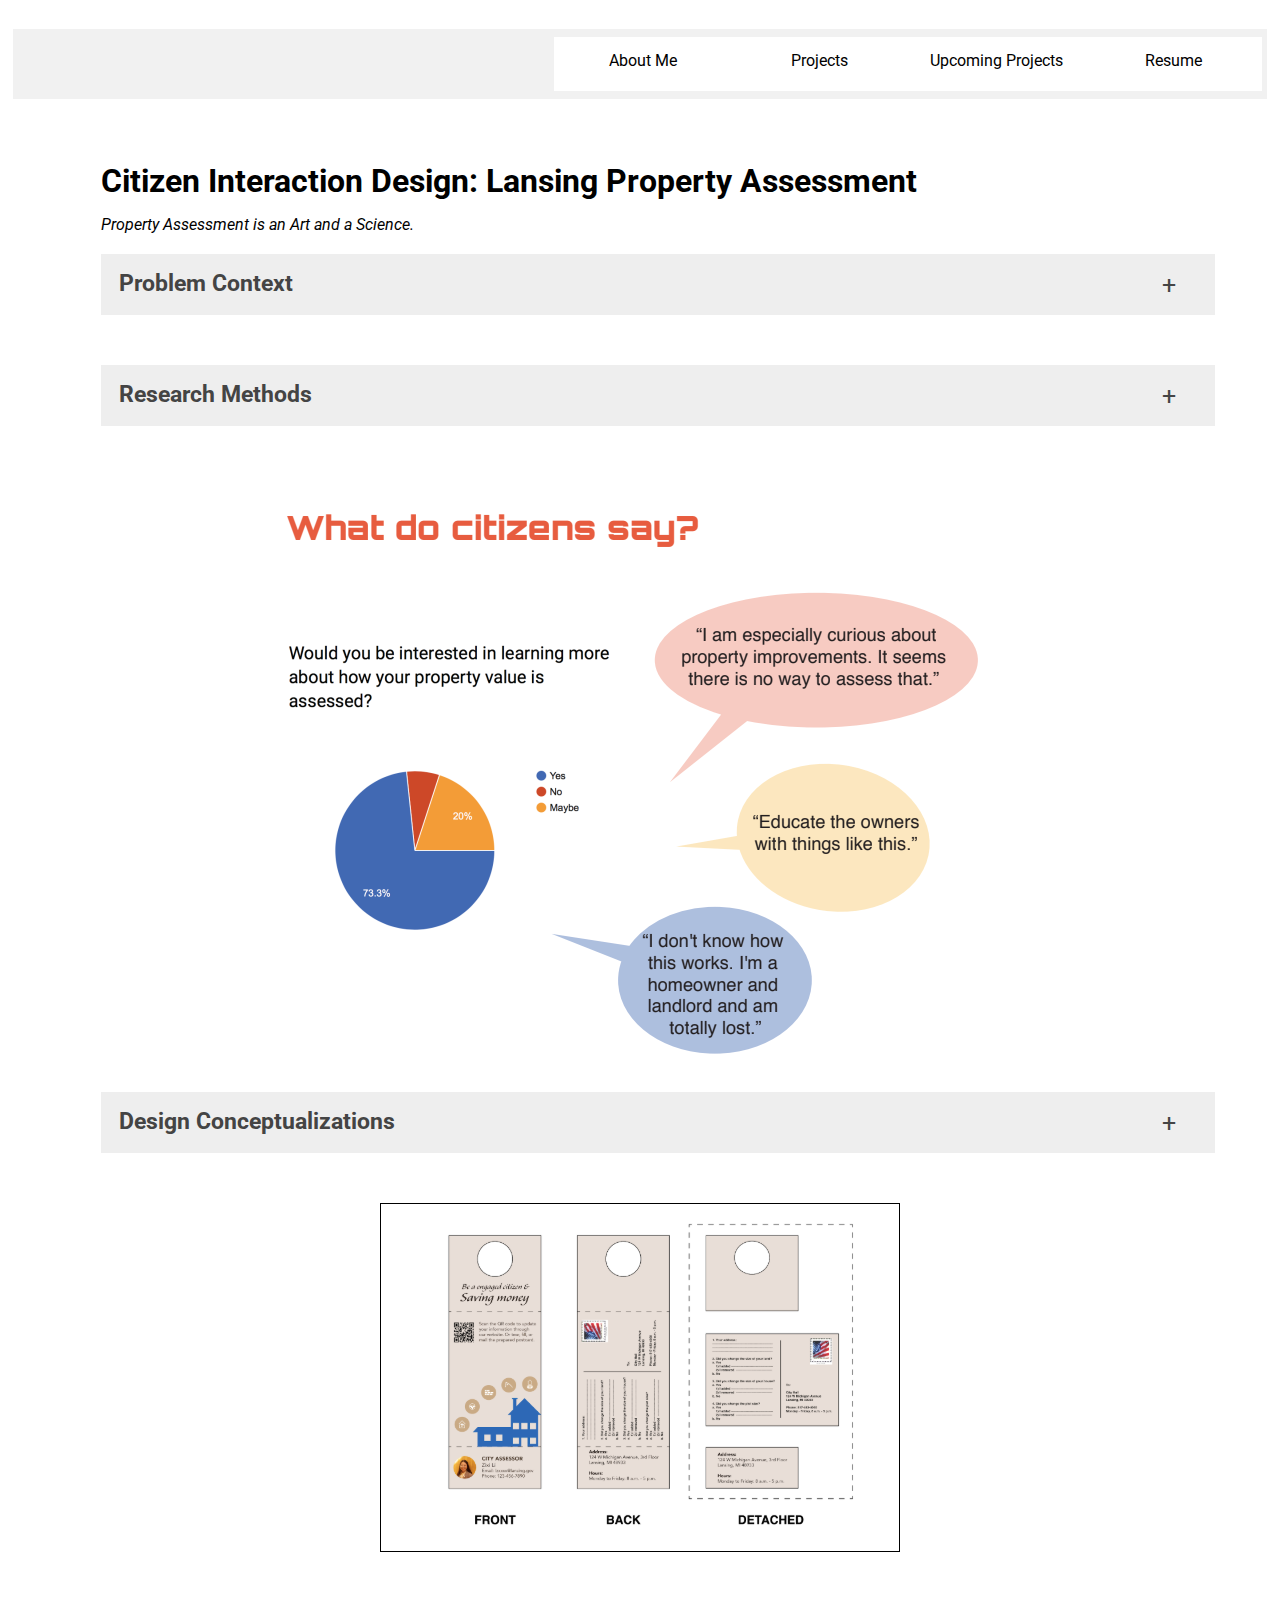
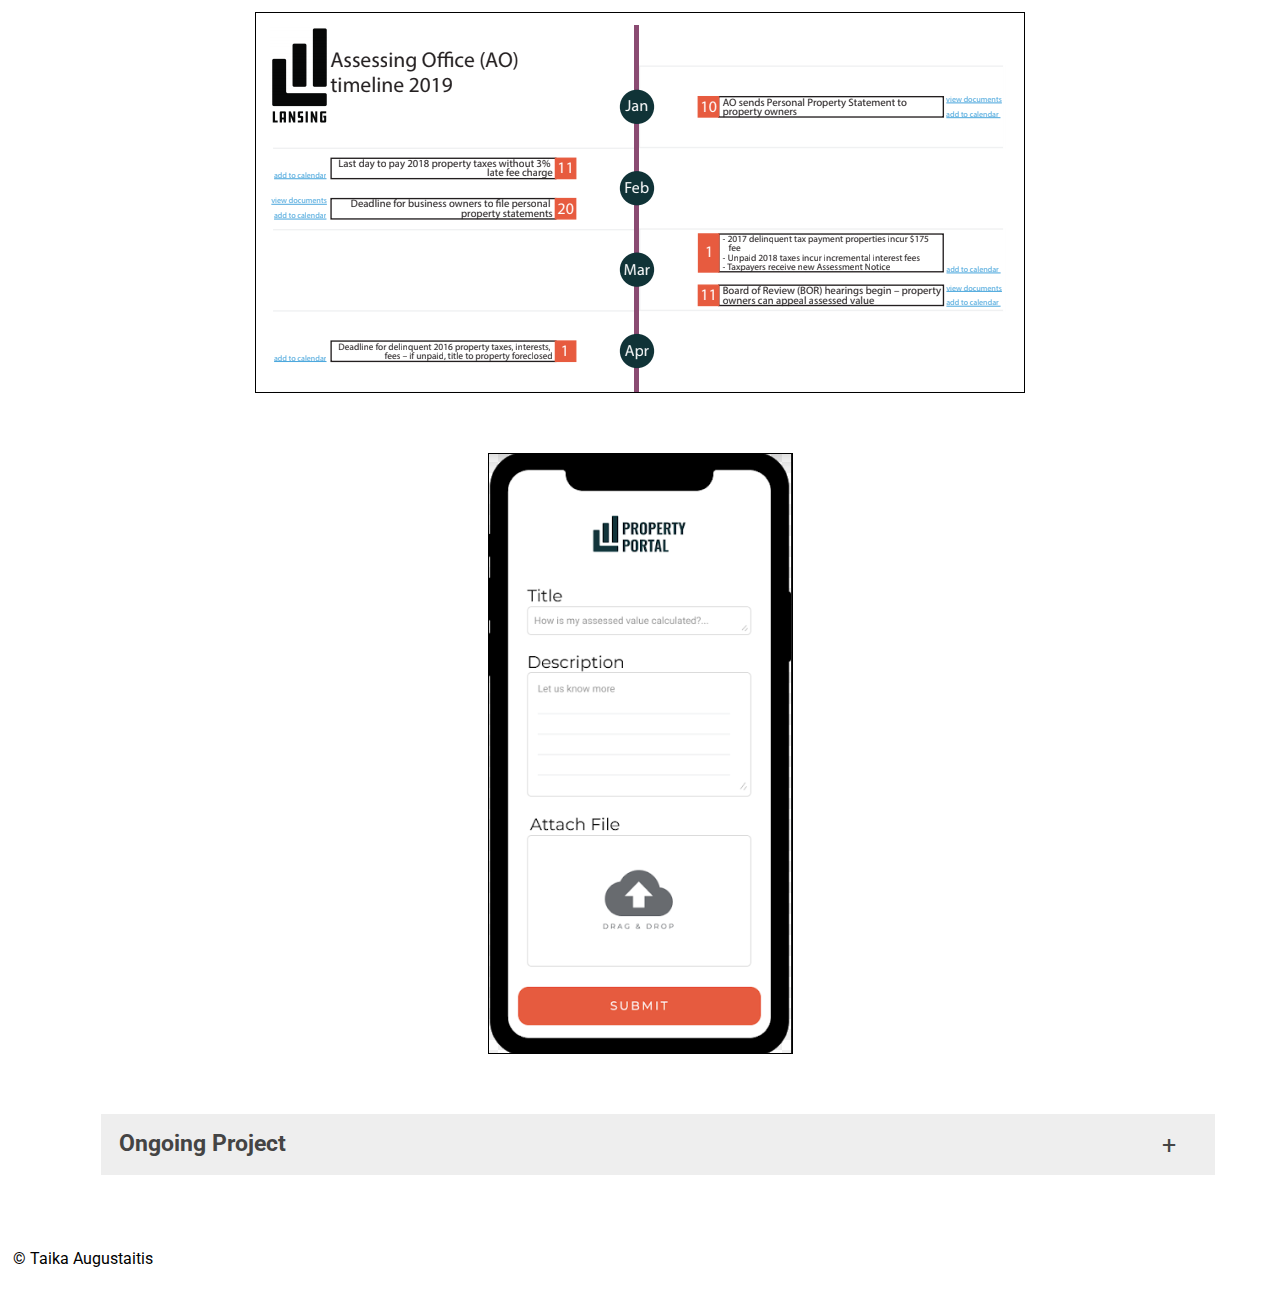
==== lansing.html @ dcacc97c "Add files via upload" ====
<!--ask about whether I should do mini galleries or have the pictures side by side -->
<!--should I do a gallery of XD?-->
<!DOCTYPE html>
<html lang="en">
<head>
	<meta charset="UTF-8">
	<title>CID Consulting</title>
	<meta name = 'viewport' content='width=device-width, initial-scale=1'>
	<link rel="stylesheet" type="text/css" href="css/html5reset.css">
	<link href='https://fonts.googleapis.com/css?family=Roboto' rel='stylesheet'>
	<link rel="stylesheet" type="text/css" href="css/style.css">
	<link rel="stylesheet" href="https://use.fontawesome.com/releases/v5.7.2/css/all.css" integrity="sha384-fnmOCqbTlWIlj8LyTjo7mOUStjsKC4pOpQbqyi7RrhN7udi9RwhKkMHpvLbHG9Sr" crossorigin="anonymous">
	<link rel="apple-touch-icon" sizes="180x180" href="/apple-touch-icon.png">
	<link rel="icon" type="image/png" sizes="32x32" href="./favicon-32x32.png">
	<link rel="icon" type="image/png" sizes="16x16" href="./favicon-16x16.png">
	<link rel="manifest" href="./site.webmanifest">
	<script src="https://ajax.googleapis.com/ajax/libs/jquery/3.3.1/jquery.min.js"></script>
	<script>src="js/nav.js"</script>
	<!-- <link rel="stylesheet" href="css/lightbox.css"> -->
	<link rel="stylesheet" href="css/lightbox.css">
	<!-- Global site tag (gtag.js) - Google Analytics -->
	<script async src="https://www.googletagmanager.com/gtag/js?id=UA-137797563-1"></script>
	<script>
  	window.dataLayer = window.dataLayer || [];
  	function gtag(){dataLayer.push(arguments);}
  	gtag('js', new Date());

  	gtag('config', 'UA-137797563-1');
	</script>
</head>
<body>
	<a class="skip-main" href="#main">Skip to main content</a>
	<header> 
		<div class = "social social_header">
						<a href="https://github.com/taikaa" target="_blank" aria-label="Link to my GitHub profile"> <i class="fab fa-github fa-3x social"></i></a>
		</div>

		<button id="hamburger">&#9776;</button>

		<nav>
			<ul>
				<li>
					<a href="index.html">About Me</a>
				</li>
				<li>
					<a href="projects.html">Projects</a>
				</li>
				<li>
					<a href="upcoming_projects.html">Upcoming Projects</a>
				</li>
				<li>
					<a href="media/resume.pdf" target="_blank">Resume</a>
				</li>

			</ul>
		</nav>
	
	</header>
	<main id="main"> 
		
		<div class='ux'>
			<h1>Citizen Interaction Design: Lansing Property Assessment</h1>
			<p class=subtitle>Property Assessment is an Art and a Science.</p><br>

			<div tabindex = "0" class='accordion'><h2>Problem Context</h2><span class='accordion-plus'>+</span></div>
			<div class='accordion-content'>
				<p>
					As part of a semester team project, my team worked alongside offices in the City of Lansing (Michigan's capital). Our team partnered with the Property Assessment Office to understand their work and identify ways to increase the number of properties they assess and improve property value accuracy. Property value and tax assessment is as much an art as it a science meaning has historically not been easy for the city to educate tax payers what the Assessing Office's role is. Property assessment is as much an art as it a science, and the laws and methods for calculating property taxes are complex and hard to understand

				</p>
			</div>
		
		</div>

		<div class="ux">
			<div class='accordion' tabindex="0"><h2>Research Methods</h2><span class='accordion-plus'>+</span></div>
			<div class='accordion-content'>
				
				<p>	
					Phase 1: Stakeholder Interviews <br>
					I conducted a focus group with the city assessors and another interview with the Chief Assessing Officer to understand the clients' workflow and role. We also interviewed a Board Member who handles citizen appeals when property taxes are appealed to the city. <br>
					The following patterns emerged from the interviews: <br>
					<ul>
						<li>
							Lansing residents are not engaged nor do they fully understand the property assessment details and processes.
						</li>
						<li>
							It is challenging to connect with residents due to property owner’s limited availability and a general distrust of people evaluating one’s personal property
						</li>
						<li>
							The Assessing Office was unsure of what is the best use of their resources to increase citizen engagement and property information collection
						</li>

					</ul>

 
				</p>
				<p>
					Phase 2: Quantitative Survey <br>
					We wanted to validate stakeholder assumptions about tax payers by disseminating a survey directly to citizens. The survey was broadcasted using the city's social media pages as well as made available on a desktop at the office for walk-in visitors. This method was selected over in person engagement due to constraints of not being able to offer participants incentive for participation. We wanted to avoid selection bias for socioeconomically advantaged taxpayers. <br>
					Our survey findings in brief were (N = 48 responses): <br>
					<ul>
						<li>
							Respondents were interested in learning more about how their property value is assessed.
						</li>
						<li>
							Respondents were open to receiving Asessing Office communications through online and postal methods.
						</li>
					</ul>

				</p>
				<p>
					Phase 3: Market Research <br>
					We researched potential external stakeholders to ingegrate into this project. City realtors, the website vendor, and the marketing team were identified as potential partners. We also interviewed a BSA Online database vendor representative to get an idea of the capabilities that the current tax information query system possesses. We also compared the workflow and tool configuration to other medium sized Michigan cities and townships. After exploring options, it seemed that the website vendor and marketing team were essential to address citizen needs.  
				</p>
			</div>

		</div>


		<img class="companalysis" src="images/lansingcitizens.png" alt="A pie chart of citizen findings with some selected direct quotes from the survey responses expressing that homeowners do not understand property assessment">
		<br>

		<div class="ux">
			
			<div class='accordion' tabindex="0"><h2>Design Conceptualizations</h2><span class='accordion-plus'>+</span></div>
			
			<div class='accordion-content'>
				<p>
					After reviewing all of the data and constructing personas, my three teammates and I first individually created rapid prototypes to generate many different potential solutions to citizen issues. I created a revamped approach to the assessors' doorhanger system and an property assessment appointment scheduling system using a Drupal plugin. As a team we devised a QOC schema and scored each high level prototype idea.  
				</p> 
				<p>
					Due to this context, we conceptualized a multi-pronged and sustainable solution to the client's and citizens' needs. We wanted to address the needs of collecting more information using access points already in place and to enable citizens to utilize online tools to further empower them to access digestible, relevant information.
				</p><br>
				<h2>Tools Overview</h2>
				<p>
					1) Redesigned Doorhanger <br>
					Built upon the idea of implementing a low tech solution and incorporating the client’s current practices of leaving door hangers on property owner’s doors, we redesigned the existing door hanger to be more vibrant and informative. The new door hangers will include a detachable calling card, prepaid postcard to collect valuable property information, and QR codes to interact with other digital educational and information collection tools
				</p>

				<p>
					2) Interactive Timeline <br>
					The interactive timeline provides an overview of annual assessing tasks and allows users to add deadlines for some events to their e-calendar. Currently, property owners need to scour through multiple web pages and pdf documents to learn about important deadlines and property assessment information. This tool distills and organizes that information in an easy to consume format. The interactive timeline is also designed to be embedded or published on the AO door hangers, social media posts, and website. 
				</p>
				<p>
					3) The Property Portal App <br>
					A mobile friendly web/application that extends property information, documents, and information tools to property owners and the AO staff. This application serves as a repository for news, FAQs, information collection tools, as well as a communication and appointment scheduling tool for property owners and the AO. 
				</p>
			</div>
			
		</div>

		<div>
				
				
				<img class="ux" src="images/doorhanger.png" alt="Brainstorming sketches ranging from a mobile app to a machine that transforms old clothes into new ones">

				<img class="ux" src="images/timeline.png" alt="Brainstorming sketches ranging from a mobile app to a machine that transforms old clothes into new ones">

				<img class="ux" src="images/pp_app.png" alt="Brainstorming sketches ranging from a mobile app to a machine that transforms old clothes into new ones">
		
		</div>
		

		<div class="ux">
			<div class='accordion' tabindex="0"><h2>Ongoing Project</h2><span class='accordion-plus'>+</span></div>
			<div class='accordion-content'>
				<p>
					Our semester came to an end working with our client. We delivered a sustainability report on how they can continue the project this Spring. We also gave a lightning talk at the State Capital for citizens and civil employees. We recommended rolling out the revamped door hangers first and then assess success by the # of cards returned and website analytics. Meanwhile a combination of the website vendor and summer interns can work on implementing the clickable timeline. 
				</p>
			</div>
		
		</div>

	</main>
	<footer>
		&copy; Taika Augustaitis <a href="https://github.com/taikaa" target="_blank" aria-label="Link to my GitHub profile"> <i class="fab fa-github fa-3x social"></i></a>
	</footer>	
	<script>
		$('#hamburger').click(function() {
			// $()
			$('ul li').toggle('slow');
		})

		window.addEventListener('resize', function() {
			console.log($('nav').css('display'))
			if ($(window).innerWidth() > 780 && $('nav li').attr('style') == 'display: none;') {
				$('ul li').toggle();
			}
		})

	</script>
	<script src='js/lightbox.js'></script>
	<script>
		var acc = document.getElementsByClassName("accordion");
		var i;

		for (i = 0; i < acc.length; i++) {
		  acc[i].addEventListener("click", function() {
		    this.classList.toggle("active");
		    var panel = this.nextElementSibling;
		    if (panel.style.display === "block") {
		      panel.style.display = "none";
		    } else {
		      panel.style.display = "block";
		    }
		  });
		}
</script>
</body>
</html>
---- css/style.css ----
body {
	font-family: Roboto, Helvetica, Verdana;
	padding: 1%;
}

header {
	margin-bottom: 1%;
}

footer {
	margin-bottom: 1%;
	margin-top: 2%;
}

img {
	max-width: 100%; /* added so won't be more than full screen */ 
}
/* all paragraphs with some padding */
p {
	padding-top:15px;
	line-height: 1.6;
}

div li {
	line-height: 1.6;
}

h1 {
	/*font-family: Roboto, Helvetica, Verdana;*/
	font-size: 2em;
	padding-top: 5%;
}

h2 {
	font-size: 1.5em;
}

p.subtitle {
	font-style: italic;
}

/* skip content */
a.skip-main {
	padding: 10px;
	position: relative;
	top: -1000px;
	left: -1000px;
	overflow: hidden;
	text-align: left;
}

a.skip-main:focus {
	top: auto;
	left: auto;
	width: 20%;
	height: auto;
	background: white;
	overflow: visible;
}

header{
	background: #f1f1f1;
	/*display: flex;*/
    justify-content: space-between;
}
/* -----styling header ------- */
/* navigation bar edits */

nav {
	width: 100%;
	/*visibility: hidden;*/
}

nav li {
	display: block;
	width: 100%;
	text-align: center;
	background-color: white;
	min-height: 10vh;
	/*visibility: hidden;*/
}

nav li a {
	width: 100%;
	display: inline-block;
	text-decoration: none;
	color: #000000;
	min-height: 10vh;
	padding-top: 20px;
	font-size: 18px;
	/*visibility: hidden;*/

}

.active_nav_links {
	display: inline-block;
}

#hamburger {
	padding: 0;
	border: none;
	background: none;
	display: flex;
	justify-content: flex-end;
	/*position: absolute;
	top: 25px;
	right: 20px;*/
	font-size: 60px;
	visibility: visible;
}

/*nav ul {
	display: flex;
	justify-content: flex-start;
	margin: 0;
	padding: 5px 5px;
	background-color: #f1f1f1;
	text-align: right;
	align-items: center;
}

/* hiding header icon(s) when on mobile */ 
.social_header{
	display: none;
}

/*nav li {
	display: inline-block;
	width: 24%;
	text-align: center;
	min-height: 6vh;
	background-color: white;
}
nav li a {
	display: inline-block;
	color: #000000;
	line-height: 3;
	width: 100%;
	text-decoration: none;
	text-align: center;
	
}*/

/* animation when someone hovers over navigation */ 

nav li a:hover {
	color: #FFFFFF;
	background-color: #000000;
}
/* my phone is slow and appreciate when things change color once clicked on */
nav li a:active { 
	color: #FFFFFF;
	background-color: #000000;
}
/* font awesome social media links */
div i.fab {
	position: relative;
	align-self: left;
}

/* ----end of nav ---- */



/* style color of icons */
i.social {
	color: black;
	padding-left: 10px;
	padding-top: 10px;
}

/* got help for this from https://codeburst.io/tutorial-three-awesome-css-hover-transitions-animations-for-beginners-c14c08309091 */

/*@keyframes wiggle {
  20%  { transform: translateX(4px);  }
  40%  { transform: translateX(-4px); }
  60%  { transform: translateX(2px);  }
  80%  { transform: translateX(-1px); }
  100% { transform: translateX(0);    }
}
*/
i.social:hover {
	opacity: 0.9;
	color: #4B0082;
	/*animation: wiggle 1s;
	animation-iteration-count: 1;*/
}


/* ------projects page ------- */
/* flex box project page */

h1.projects {
	text-align: center;
}

div.projects{
	display:flex;
	margin-left:15%;
/*	margin-top: 2%;*/
	justify-content: flex-start;
	flex-direction: column;
	min-height: 80vh;
}

div.projects h2 {
	margin-left: 1rem;
	padding-bottom: 1.2rem;
	font-size: 1.2em;
}

div.projects h2.projects{
	text-decoration: none;
}

div.projects img {
	border: solid black 1px;
	margin: 1rem 1rem;
	opacity: 0.5;
}

div.projects img:hover {
	opacity: 1;
}

a.projects {
	text-decoration: none;
	color: black;
}

.current {
	text-decoration: underline;
}


main li {
	display: list-item;
	list-style: disc outside none;
	margin-left: 1em;
} 

ul {
	list-style-type: square;
	font-family: Roboto, Helvetica, Verdana;
}

/* ------about me page -------*/
/* responsive about me */

div.about_me {
	margin-left: 5%;
	margin-bottom: 5%;
	display: inline-block;
	/*width: 90%;*/

}

	img.me {
		height: 40vh;
		padding-top: 2%;
		margin: auto;
		}

div.pyramid {
	display: inline-block;
	/*width: 30%;*/
	/*margin-left: 15%;*/
	/*height: 30vh;*/
	/*width: 300px;*/
	height: 30vh;
	margin-bottom: 5%;
}

div.pyramid img {
	/*margin-left: 15%;*/
	height: 40vh;
	/*margin-bottom: 40%;*/
}

div#flip-card-front {
	visibility: hidden;
}

div#flip-card-reduce {
	display: none;
}


	
/* ----end about me page ----*/

/* -------ux page--------- */


div.ux {
	margin-left: 7%;
	margin-right: 7%;
	padding-bottom: 4%;
	/*padding-top: 2%;*/
}

p.ux, ul.ux {
	padding-left: 7%;
	padding-right: 7%;
}



img.ux {
	display: block;
	margin: auto;
	border: 1px solid black;
	margin-bottom: 60px;
}

img.companalysis {
	display: block;
	margin: auto;
}

.ux_grid {
	display: grid;
    grid-template-columns: 1fr;
    grid-gap: 10px;
    justify-items: center;
    padding-bottom: 4%;
}

.ux_grid img {
	border: 1px solid black;
}

div.modal {
	visibility: hidden;
}

#ozplayer-1-container {
	visibility: hidden !important;
}

button.modal-button {
	visibility: hidden;
	display: block;
	margin: auto;
	margin-bottom: 60px;
	font-family:'Roboto',sans-serif;
  background-color: #534caf;
  border: none;
  color: white;
  padding: 15px 32px;
  text-align: center;
  border-radius: 5px;
  text-decoration: none;
 /* display: inline-block;*/
  font-size: 16px;
}


button.modal-button:hover{
 text-shadow: 0 0 2em rgba(255,255,255,1);
 color: #FFFFFF;
 /*background-color: #eee;*/
 background-color: #333333;
 cursor: pointer;
}

/* accordion stuff on UX page */
.accordion {
  background-color: #eee;
  display: inline-block;
  color: #444;
  cursor: pointer;
  padding: 18px;
  width: 100%;
  border: none;
  text-align: left;
  outline: none;
  font-size: 15px;
  transition: 0.4s;
}

.accordion h2 {
	display: inline-block;
	width: 40%;
	font-size: 1.5em;
}

.active, .accordion:hover {
  background-color: #ccc; 
}

.accordion-content {
  padding: 0 18px;
  display: none;
  background-color: white;
  overflow: hidden;
}

.accordion-plus {
	float: right;
	font-size: 25px;
	padding-right: 2%;
	/*vertical-align: middle;*/
}

.accordion-arrow {
	/*vertical-align: middle;*/
}


/* ----end ux page ----*/


/* ----Lansing Civil page ----*/


/* ----end Lansing Civil ----*/

/* -----violence research page ------ */
div.violence {
	display: inline-block;
	margin-left: 2%;
	margin-right: 2%;
	padding-top: 2%;
}


div.infographic_grid {
	display: grid;
	justify-items: center;
	align-items: center;
	grid-template-columns: 1fr;
	grid-gap: 10px;
}

/* ----upcoming projects page -----*/

h1.upcoming {
	margin-left: 6%;
}

div.upcoming {
	display: inline-block;
	width: 90%;
	padding-bottom: 1.2rem;
}

div.upcoming_pic {
	display: inline-block;
	margin: auto;
	margin-left: 7%;
	max-height: 40vh;
}


div.upcoming_grid {
	display: grid;
    grid-template-columns: 1fr;
    grid-gap: 10px;
    justify-items: left;
    margin-left: 6%;
    margin-right: 6%;
    margin-top: 3%;
}


/* responsive design for large screens */
@media screen and (min-width:780px){
nav {
	visibility: visible;
	width: 100%;
	margin: auto;
}

#hamburger {
	visibility: hidden;
}

/* commented out because added a hamburger menu which changed display entirely */
/*nav ul {
	display: flex;
	justify-content: flex-start;
	margin: 0;
	padding: 5px 5px;
	background-color: #f1f1f1;
	text-align: right;
	align-items: center;
}

/* hiding header icon(s) when on mobile */ 
/*.social_header{
	display: none;
}

nav li {
	display: inline-block;
	width: 24%;
	text-align: center;
	min-height: 6vh;
	background-color: white;
}
nav li a {
	display: inline-block;
	color: #000000;
	line-height: 3;
	width: 100%;
	text-decoration: none;
	text-align: center;
	
}*/

/* animation when someone hovers over navigation */ 
/*nav li:hover {
	background-color: #000000;
	color: #FFFFFF;
}
*/

header {
	display: flex;
}

nav {
	visibility: hidden;
}

nav li {
	display: inline-block;
	width: 15%;
	text-align: center;
	min-height: 6vh;
	background-color: white;
	visibility: visible;
}
nav ul{
	display: flex; 
	justify-content: flex-end; /* was already here */
	margin: 0;
	padding: 5px 5px;
	background-color: #f1f1f1;
	text-align: right;
	align-items: center;
	visibility: visible;
}

nav li a { 
	display: inline-block;
	color: #000000;
	line-height: 3;
	width: 100%;
	text-decoration: none;
	text-align: center;
	padding-top: 0px;
	min-height: 6vh;
	font-size: 16px;
	visibility: visible;
}

.social_header{
	display: block;
}


div.grid-container {
	display: grid;
	grid-template-columns: 1fr 1fr;
	grid-template-rows: repeat(6, 1fr);
	grid-column-gap: 100px;
}

div.col_1 {
	grid-column: 1/2;
	grid-row: 1/7;
}

div.pyramid {
	grid-column: 2/3;
	grid-row: 2/4; 
}

div.flip-card {
	padding-top: 10%;
	grid-column: 2/3;
	grid-row: 4/5;
}



/* -------------flip card on large screen only---------------*/

div.flip-card {
	background-color: transparent;
	width: 200px;
	height: 50px;
	/*margin-left: 15%;*/
	/*display: inline-block;*/
	/*margin-bottom: 5%;*/
	perspective: 1000px;
}

div#flip-card-front {
	visibility: visible;
}

div.card-animation {
	position: relative;
	height: 100%;
	text-align: center;
	transition: transform 0.6s;
	transform-style: preserve-3d;
}

div.flip-card:hover .card-animation {
	transform: rotateX(180deg);
	/*display: inline-block;*/
}

div.card-front, div.card-back {
	position: absolute;
	margin-left: 0%;
	width: 100%;
	height: 100%;
	backface-visibility: hidden;
	/*display: inline-block;*/
}


div.card-back {
	background-color: white;
	color: black;
	transform: rotateX(180deg);
	font-size: 20px;
}

/* about me background image on large screens only */
.background {
	background-image: url("../images/yachats.jpg");
	background-color: #cccccc;
	height: 400px;
	background-position: center top;
	background-repeat: no-repeat;
	background-size: cover;
	position: relative;
	margin-right: 1%;
}
 /* ----- UX page ------- */
.ux_grid {
	display: grid;
    grid-template-columns: 1fr 1fr 1fr !important;
    max-width: 50% !important;
	margin: 0 auto;
	grid-column-gap: 20px;
    grid-column-gap: 10px;
}

/* OZ player video */
/* -------- OZ Video Player ------- */

button.modal-button {
	visibility: visible;
}

div.modal {
	visibility: visible;
}


div.modal {
  display: none; 
  visibility: visible;
  position: fixed; 
  z-index: 1; 
  padding-top: 100px; 
  left: 0;
  top: 0;
  width: 100%; /* Full width */
  height: 100%; /* Full height */
  background-color: rgba(0,0,0,0.4); /* Black w/ opacity */
}


div.oz-modal {
  background-color: #fefefe;
  margin: auto;
  padding: 20px;
  border: 1px solid #888;
  width: 80%;
 /* height: 80%;*/
}

.close-modal {
  color: #aaaaaa;
  float: right;
  font-size: 28px;
  font-weight: bold;
  display: block;
  font-size: 40px;
}

.close-modal:hover,
.close-modal:focus {
  color: black;
  cursor: pointer;
}

.ozplayer-container {
	/*margin: auto;*/
	margin-left: 100px;
	margin-top: 70px;
	display: block;
}

.ozplayer {
	margin: auto !important;
}


/* ---------violence research page --------- */
div.infographic_grid {
	grid-template-columns: 25% 1fr 1fr 25%;
	align-items: left;
	grid-gap: 20px;
}

.infographic_grid div.first {
	grid-column-start: 2;

}

.infographic_grid div.second {
	grid-column-start: 3;
}



/* projects page */
div.projects{
	display:flex;
	margin-left:15%;
	margin-top: 2%;
	justify-content: flex-start;
	flex-direction: row;
}
/* upcoming projects page */
div.upcoming_grid {
    grid-template-columns: 1fr 1fr;
}

/* responsive design for reduced motion */
@media (prefers-reduced-motion: reduce) {
  nav li a:hover {
	color: none;
	background-color: none;
}
/* gets rid of animation that changes opacity on the projects page */
  div.projects img {
	opacity: 1;
}
/* no animation on icons when reduced motion is on */
i.social:hover {
	opacity: 1;
	color: black;
}

/* makes it so there is no a longer a flip card */
div#flip-card-front {
	visibility: hidden;
}

div.flip-card {
	visibility: hidden;
	}

/*#flip-card-reduce {
	display: block;
}*/

}
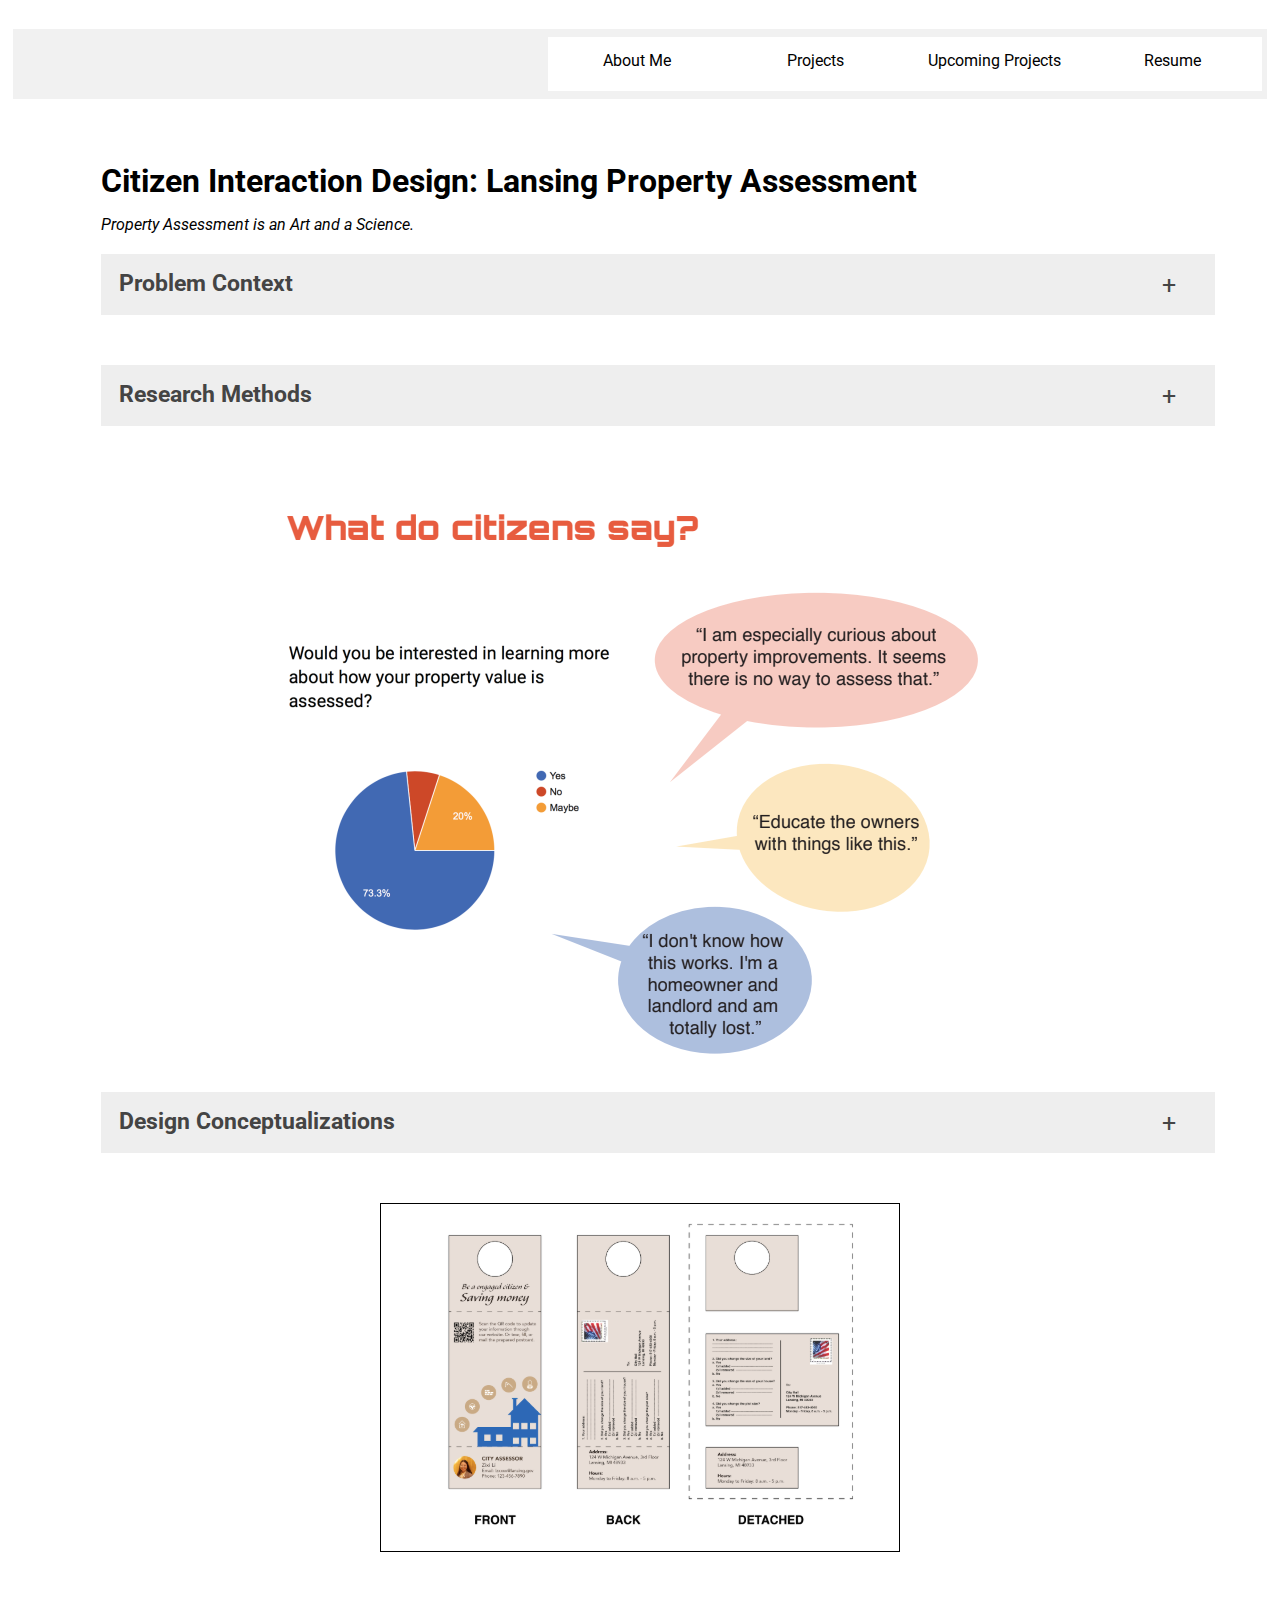
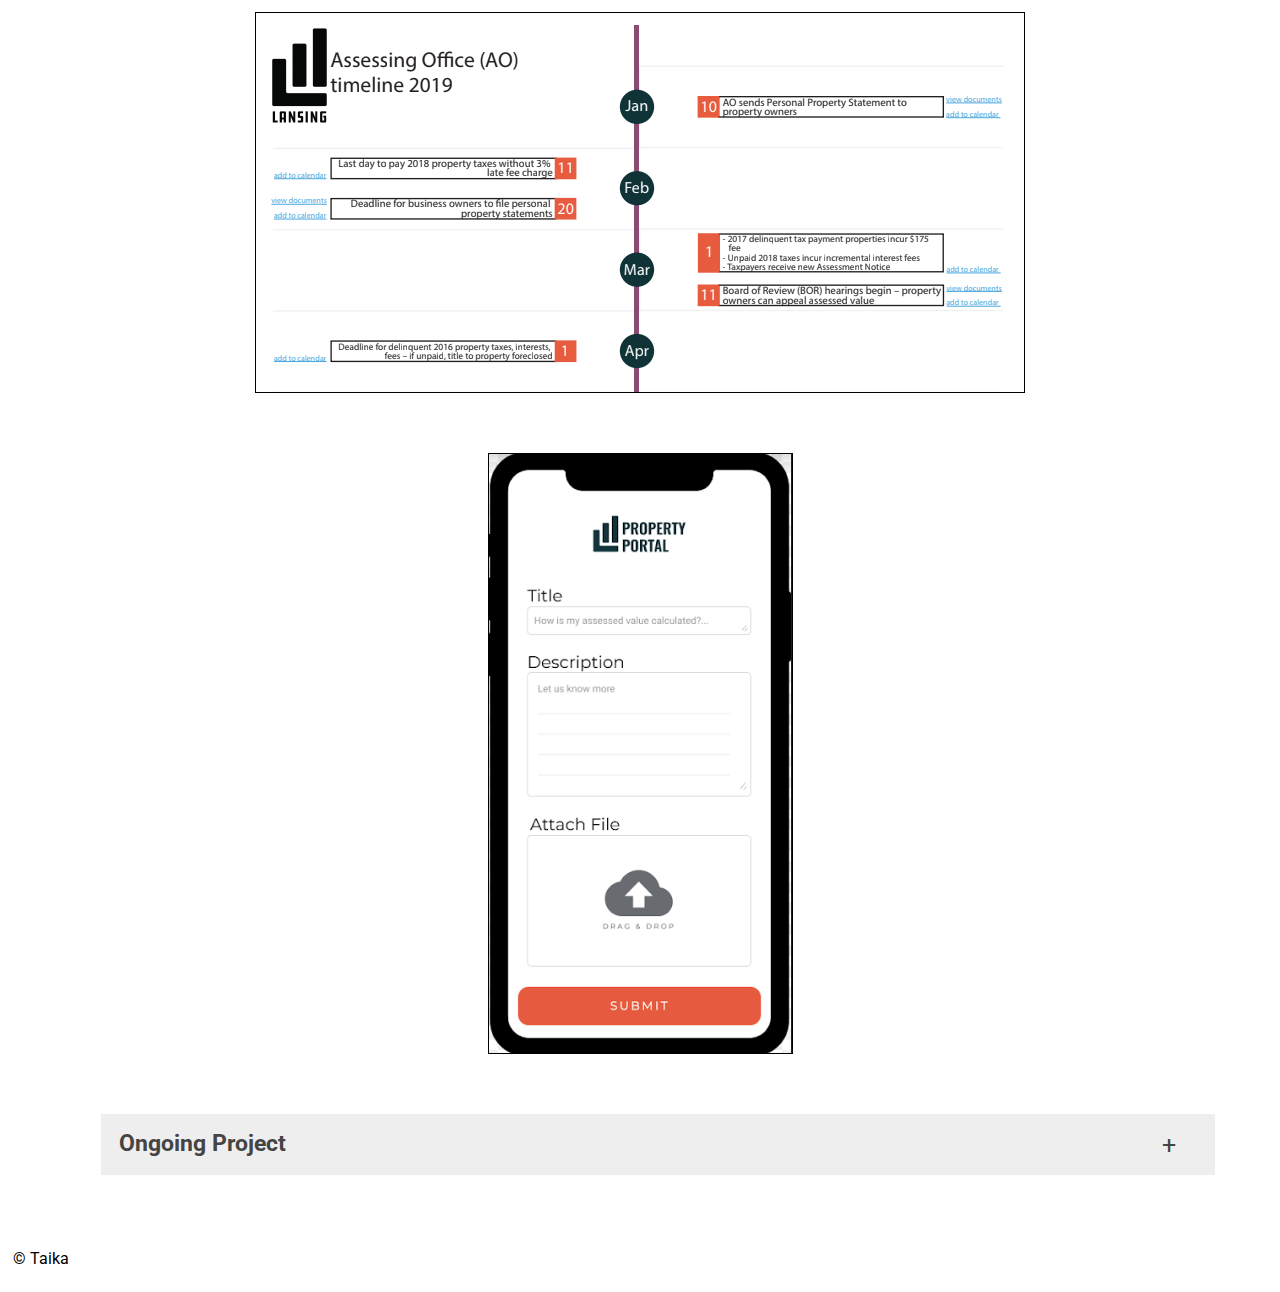
==== commit 67e766ba: "Add files via upload" ====
--- a/lansing.html
+++ b/lansing.html
@@ -9,7 +9,6 @@
 	<link rel="stylesheet" type="text/css" href="css/html5reset.css">
 	<link href='https://fonts.googleapis.com/css?family=Roboto' rel='stylesheet'>
 	<link rel="stylesheet" type="text/css" href="css/style.css">
-	<link rel="stylesheet" href="https://use.fontawesome.com/releases/v5.7.2/css/all.css" integrity="sha384-fnmOCqbTlWIlj8LyTjo7mOUStjsKC4pOpQbqyi7RrhN7udi9RwhKkMHpvLbHG9Sr" crossorigin="anonymous">
 	<link rel="apple-touch-icon" sizes="180x180" href="/apple-touch-icon.png">
 	<link rel="icon" type="image/png" sizes="32x32" href="./favicon-32x32.png">
 	<link rel="icon" type="image/png" sizes="16x16" href="./favicon-16x16.png">
@@ -32,7 +31,7 @@
 	<a class="skip-main" href="#main">Skip to main content</a>
 	<header> 
 		<div class = "social social_header">
-						<a href="https://github.com/taikaa" target="_blank" aria-label="Link to my GitHub profile"> <i class="fab fa-github fa-3x social"></i></a>
+	
 		</div>
 
 		<button id="hamburger">&#9776;</button>
@@ -174,7 +173,7 @@
 
 	</main>
 	<footer>
-		&copy; Taika Augustaitis <a href="https://github.com/taikaa" target="_blank" aria-label="Link to my GitHub profile"> <i class="fab fa-github fa-3x social"></i></a>
+		&copy; Taika  
 	</footer>	
 	<script>
 		$('#hamburger').click(function() {
